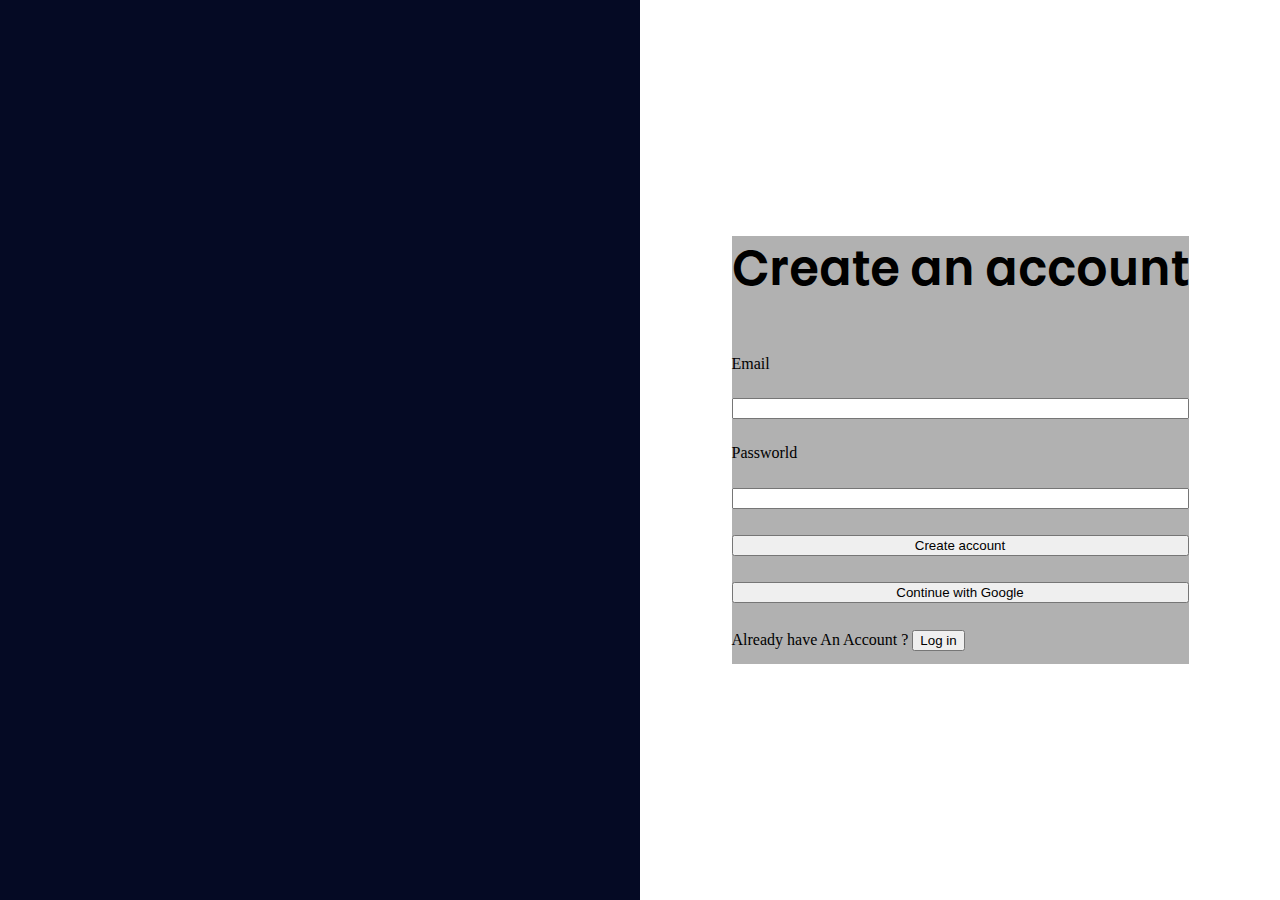
==== Painel-Create-ACC/Creat-ACC.html @ 72dad85b "Correção de Estilos" ====
<!DOCTYPE html>
<html lang="en">
<head>
    <meta charset="UTF-8">
    <meta name="viewport" content="width=device-width, initial-scale=1.0">
    <link rel="stylesheet" href="Creat-ACC.css">
    <link rel="stylesheet" href="/reset.css">
    <link rel="stylesheet" href="fonts.css">
    <title>Crie sua conta</title>
</head>
<body>
    <div class="container">
        <div class="bloco-esquerdo"></div>
        <div class="bloco-direito">
            <div class="formulario">
                <p class="Titulo-Criação-de-Conta">Create an account</p>
                <span class="credenciais">Email</span>
                <input type="email">
                <span class="credenciais">Passworld</span>
                <input type="password">
                <button class="bnt-crate-acc">Create account</button>
                <button class="bnt-login-google">Continue with Google</button>
                <span>Already have An Account ? <button>Log in</button></span>
            </div>
        </div>
        
    </div>
</body>
</html>
---- Painel-Create-ACC/Creat-ACC.css ----
/* Remove margens e paddings padrão */


html, body {
    height: 100%;
}

body {
    display: flex;
    justify-content: center;
    align-items: center;
}




.container  {
    width: 100%;
    height: 100vh;
    display: inline-flex;
    margin: 0;
    padding: 0;
    box-sizing: border-box;
}

.bloco-esquerdo {
    width: 50%;
    height: 100vh;
    background-color: #050A24;
}

.bloco-direito {
    width: 50%;
    height: 100vh;

    display: flex;
    justify-content: center;
    align-items: center;
}


.formulario {
    display: grid;
    width: auto;
    height: 428px;
    justify-content: center;
    align-items: center;
    background-color: rgb(177, 177, 177);

}

.Titulo-Criação-de-Conta {
    font-family: Touch-Bold;
    font-size: 48px;
    margin-bottom: 32px;
}
---- Painel-Create-ACC/fonts.css ----
@font-face {
    font-family: Touch-Bold;
    src: url(Fonts/Touche-Semibold.otf);
}
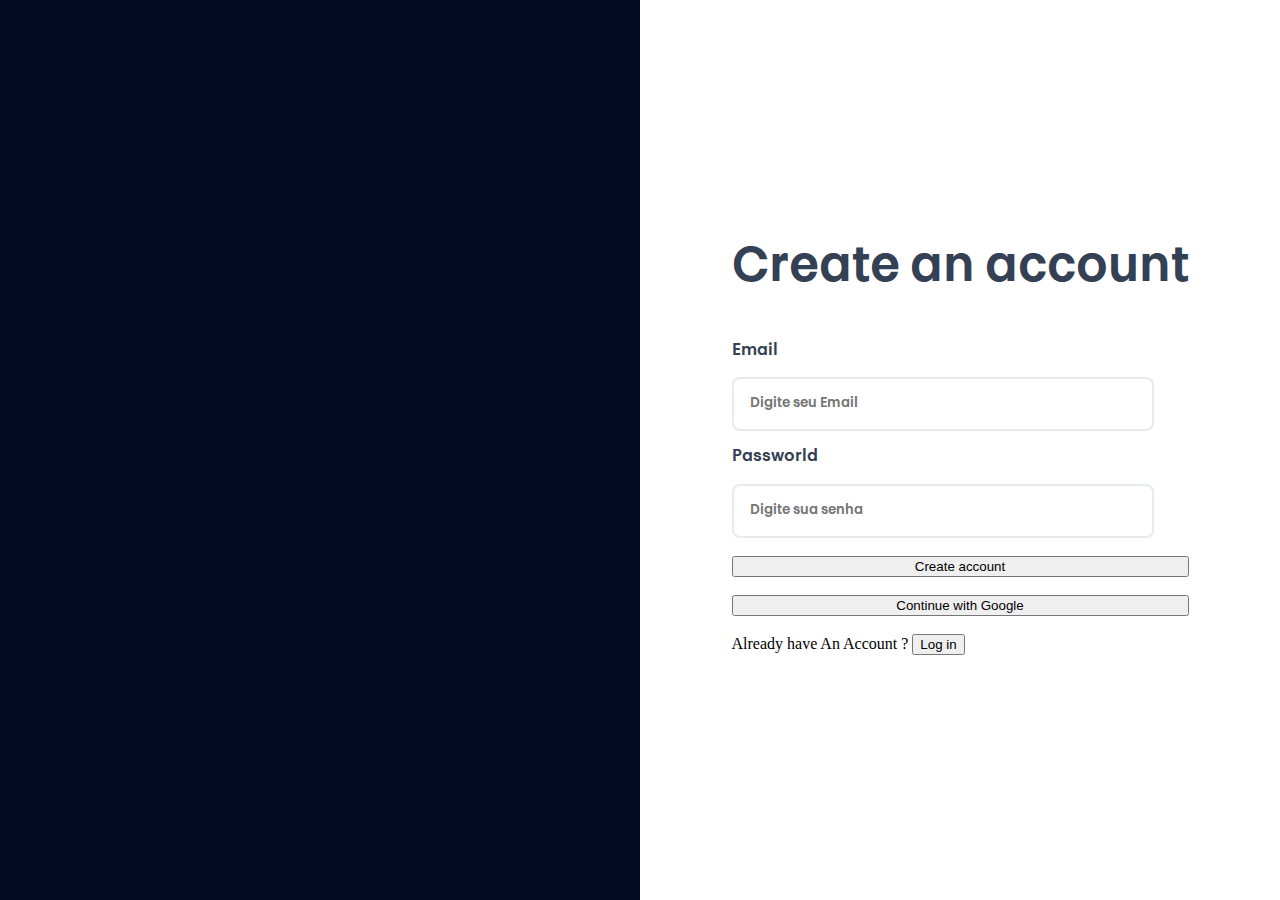
==== commit dfe5aad7: "estilização e documentação" ====
--- a/Painel-Create-ACC/Creat-ACC.html
+++ b/Painel-Create-ACC/Creat-ACC.html
@@ -9,17 +9,27 @@
     <title>Crie sua conta</title>
 </head>
 <body>
+    <!--Ciração do bloco Principal Container-->
     <div class="container">
+        <!--Criação do bloco esquerdo contendo mensagem de boas vindas do site-->
         <div class="bloco-esquerdo"></div>
+        <!--criação do bloco direito contendo o formulario de cadastro-->
         <div class="bloco-direito">
+            <!--Formulário de cadastro-->
             <div class="formulario">
+                <!--Titulo do Formulario-->
                 <p class="Titulo-Criação-de-Conta">Create an account</p>
+                <!--Configurações Email do formulario-->
                 <span class="credenciais">Email</span>
-                <input type="email">
+                <input class="comum-input" type="email" placeholder="Digite seu Email">
+                <!-- Configurações Senha do formulario-->
                 <span class="credenciais">Passworld</span>
-                <input type="password">
+                <input class="comum-input" type="password" placeholder="Digite sua senha">
+                <!--Botão para criar conta no site-->
                 <button class="bnt-crate-acc">Create account</button>
+                <!-- Botão para logar através do google-->
                 <button class="bnt-login-google">Continue with Google</button>
+                <!--Botão para logar no site-->
                 <span>Already have An Account ? <button>Log in</button></span>
             </div>
         </div>
--- a/Painel-Create-ACC/Creat-ACC.css
+++ b/Painel-Create-ACC/Creat-ACC.css
@@ -11,8 +11,7 @@
     align-items: center;
 }
 
-
-
+/* Configurações de estilo do container */ 
 
 .container  {
     width: 100%;
@@ -23,34 +22,58 @@
     box-sizing: border-box;
 }
 
+/*Configurações de estilo do bloco esquerdo*/
 .bloco-esquerdo {
     width: 50%;
     height: 100vh;
     background-color: #050A24;
+    display: flex;
 }
 
+/*Configurações dp estilo do bloco Direito do formulario*/
 .bloco-direito {
     width: 50%;
     height: 100vh;
-
     display: flex;
     justify-content: center;
     align-items: center;
 }
 
-
+/* Estilo da div contendo formulario de login*/
 .formulario {
     display: grid;
     width: auto;
     height: 428px;
     justify-content: center;
     align-items: center;
-    background-color: rgb(177, 177, 177);
 
 }
 
+/*Titulo de Cadastro*/
 .Titulo-Criação-de-Conta {
     font-family: Touch-Bold;
+    color: #344054;
     font-size: 48px;
     margin-bottom: 32px;
-}+}
+
+/*Titulos de credenciais de cadastro como Email e login*/
+.credenciais {
+    color: #344054;
+    font-family: Touche-Semibold;
+    width: 400px;
+    height: 16px;
+
+}
+
+/*input de credenciais de cadastro Email e Login*/
+.comum-input {
+    display: flex;
+    width: 400px;
+    height: 48px;
+    border-radius: 8px;
+    font-family: Touche-Semibold;
+    padding-left: 16px;
+    color: #344054;
+    border: 2px solid rgba(208, 213, 221, 0.5);
+}
--- a/Painel-Create-ACC/fonts.css
+++ b/Painel-Create-ACC/fonts.css
@@ -1,4 +1,12 @@
+/* Fontes utilizadas na aba de Criação da Conta */
+
+
 @font-face {
     font-family: Touch-Bold;
     src: url(Fonts/Touche-Semibold.otf);
 }
+
+@font-face {
+    font-family: Touche-Semibold;
+    src: url(Fonts/Touche-Semibold.otf);
+}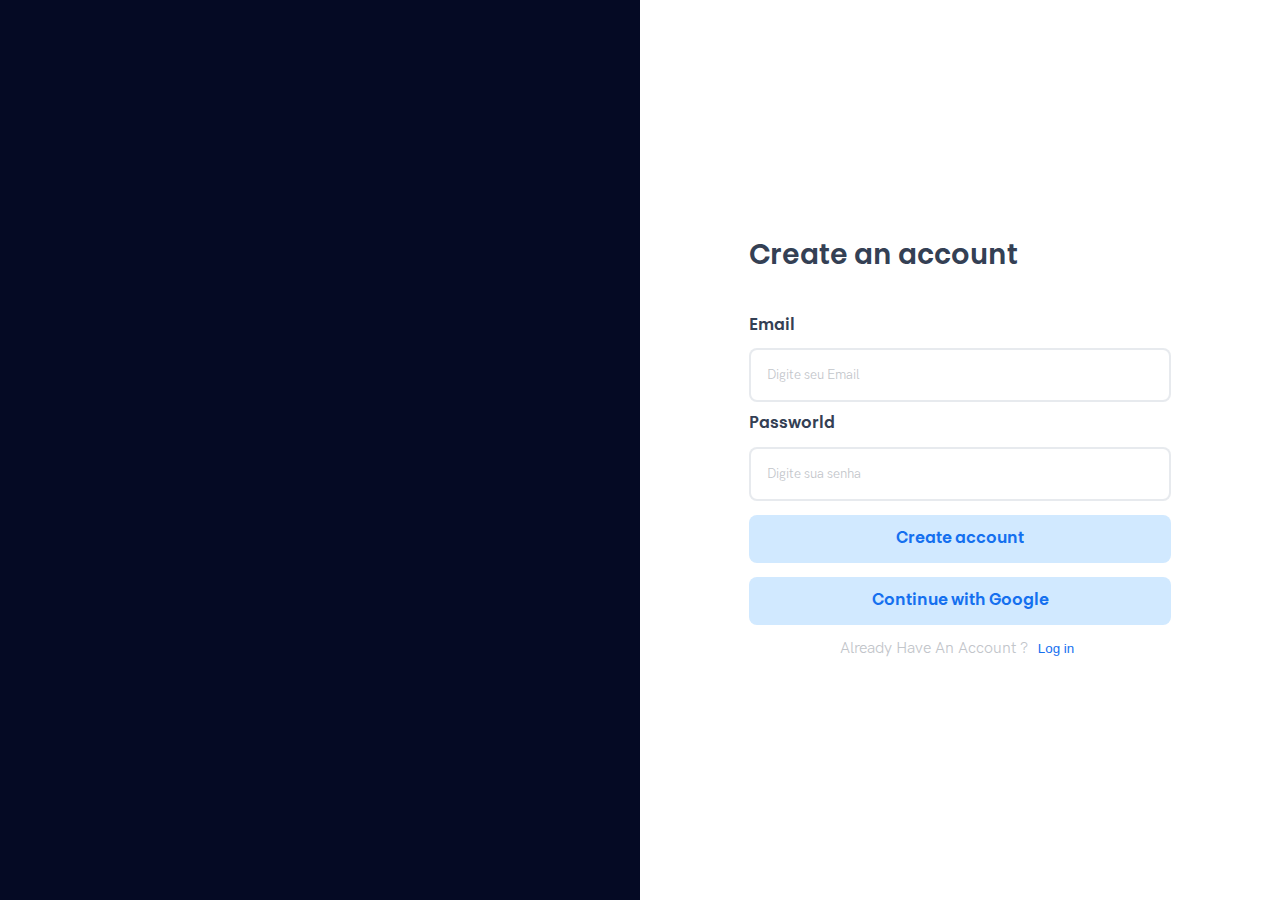
==== commit 64d6e44d: "atualização de estilos finais" ====
--- a/Painel-Create-ACC/Creat-ACC.html
+++ b/Painel-Create-ACC/Creat-ACC.html
@@ -6,14 +6,22 @@
     <link rel="stylesheet" href="Creat-ACC.css">
     <link rel="stylesheet" href="/reset.css">
     <link rel="stylesheet" href="fonts.css">
+    
     <title>Crie sua conta</title>
 </head>
 <body>
     <!--Ciração do bloco Principal Container-->
     <div class="container">
         <!--Criação do bloco esquerdo contendo mensagem de boas vindas do site-->
-        <div class="bloco-esquerdo"></div>
-        <!--criação do bloco direito contendo o formulario de cadastro-->
+        <div class="bloco-esquerdo">
+            <div class="info-esquerda">
+                
+                <div class="circulo-superior-direito"></div>
+                <div class="circulo-inferior-esquerdo"></div>
+            </div>
+
+        </div>
+        <!--criação do bloco esquerdo contendo o formulario de cadastro-->
         <div class="bloco-direito">
             <!--Formulário de cadastro-->
             <div class="formulario">
@@ -30,7 +38,7 @@
                 <!-- Botão para logar através do google-->
                 <button class="bnt-login-google">Continue with Google</button>
                 <!--Botão para logar no site-->
-                <span>Already have An Account ? <button>Log in</button></span>
+                <span class="commum-paragraf">Already Have An Account ? <button class="btn-login">Log in</button></span>
             </div>
         </div>
         
--- a/Painel-Create-ACC/Creat-ACC.css
+++ b/Painel-Create-ACC/Creat-ACC.css
@@ -53,7 +53,7 @@
 .Titulo-Criação-de-Conta {
     font-family: Touch-Bold;
     color: #344054;
-    font-size: 48px;
+    font-size: 28px;
     margin-bottom: 32px;
 }
 
@@ -72,8 +72,56 @@
     width: 400px;
     height: 48px;
     border-radius: 8px;
-    font-family: Touche-Semibold;
+    font-family: grotesk-regular;
     padding-left: 16px;
-    color: #344054;
+    color: #D0D5DD;
     border: 2px solid rgba(208, 213, 221, 0.5);
 }
+
+.comum-input::placeholder {
+    color: #c2c5ca;
+    font-family: grotesk-regular;
+}
+
+/* botão de criação de conta */
+.bnt-crate-acc {
+    width: 100%;
+    height: 48px;
+    font-family: Touch-Bold;
+    border-radius: 8px;
+    background-color: #D1E9FF;
+    border: none;
+    color: #1570EF;
+    font-size: 16px;
+}
+
+/* botão de logar com a conta */
+.bnt-login-google {
+    width: 100%;
+    height: 48px;
+    font-family: Touch-Bold;
+    border-radius: 8px;
+    color: #1570EF;
+    border: none;
+    background-color: #D1E9FF;
+    font-size: 16px;
+}
+
+/*Texto perguntando se ja tem uma conta e quer logar*/
+.commum-paragraf {
+    text-align: center;
+    font-size: 16px;
+    font-family: grotesk-regular;
+    color: #c2c5ca;
+}
+
+.btn-login {
+    border: none;
+    background: none;
+    color: #1570EF;
+}
+
+/* Edição do bloco direito */
+
+
+
--- a/Painel-Create-ACC/fonts.css
+++ b/Painel-Create-ACC/fonts.css
@@ -9,4 +9,9 @@
 @font-face {
     font-family: Touche-Semibold;
     src: url(Fonts/Touche-Semibold.otf);
+}
+
+@font-face {
+    font-family: grotesk-regular;
+    src: url(Fonts/hk-grotesk.regular.otf);
 }